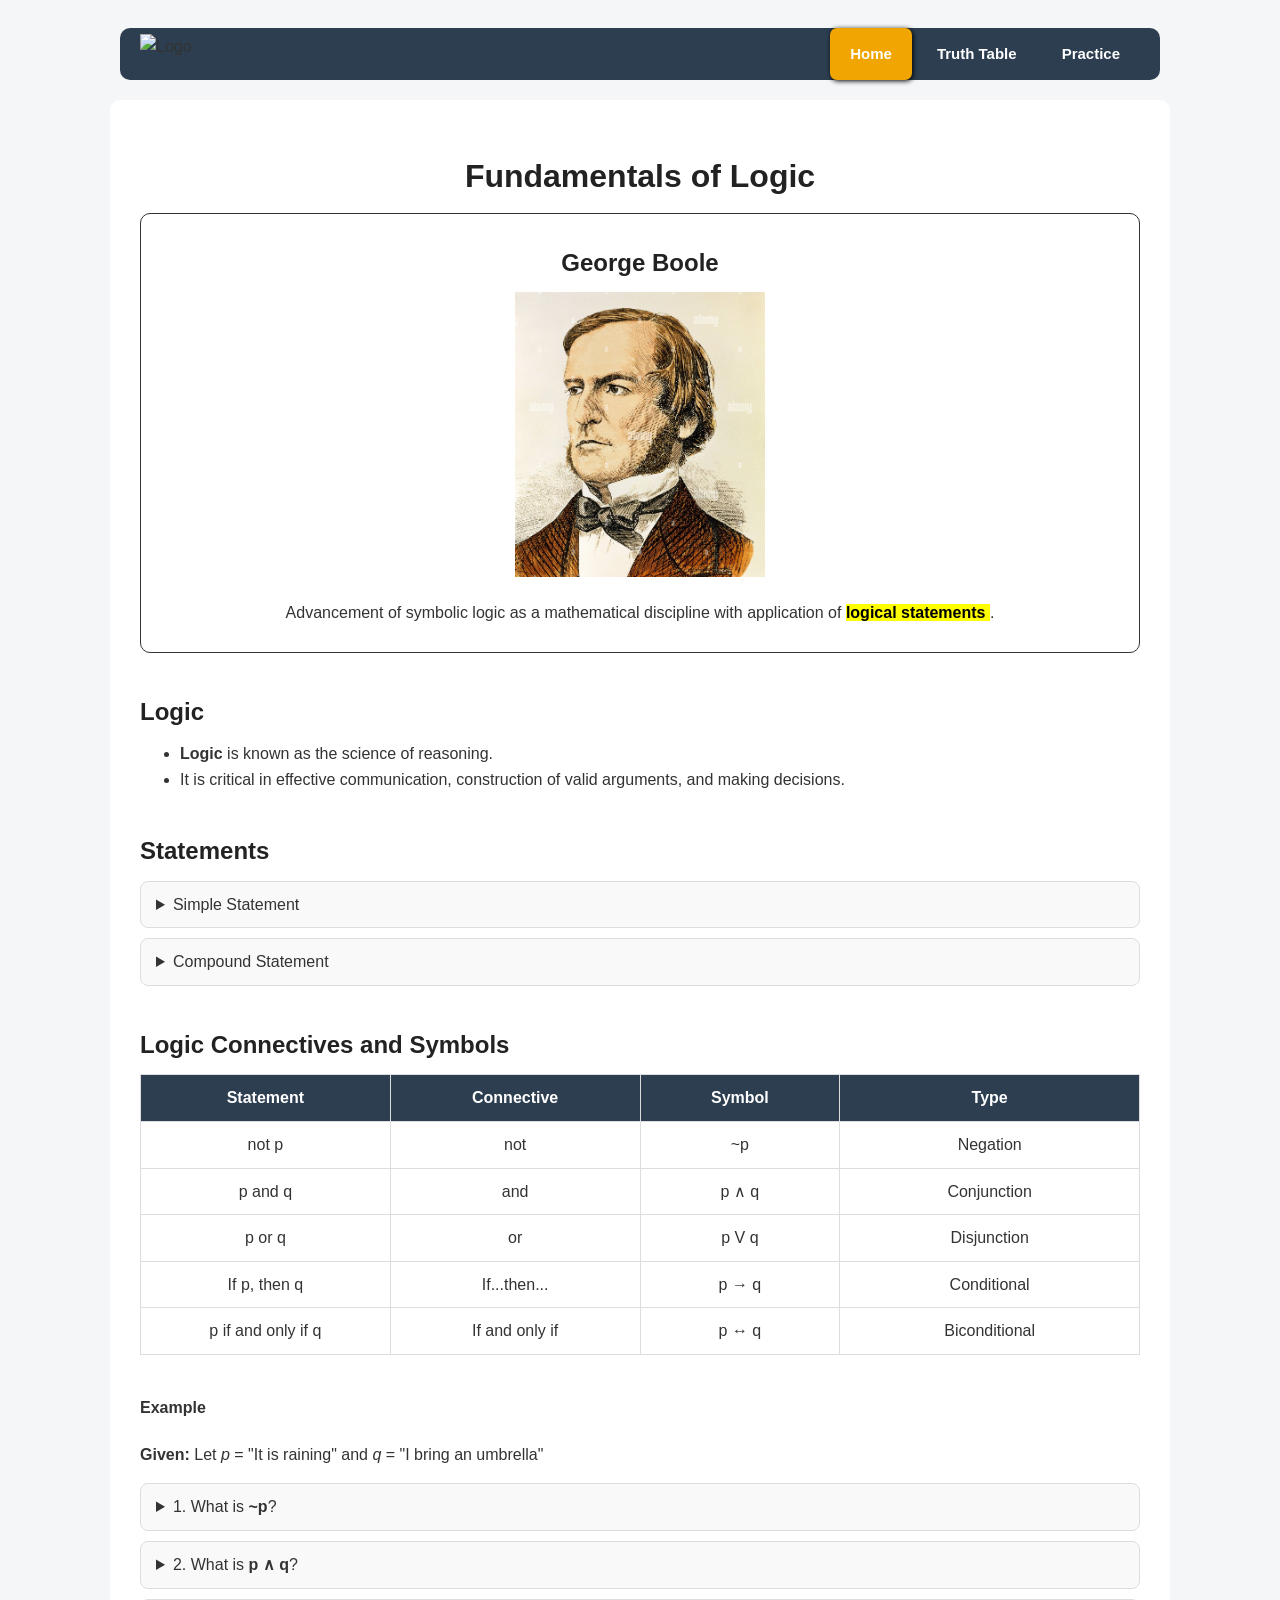
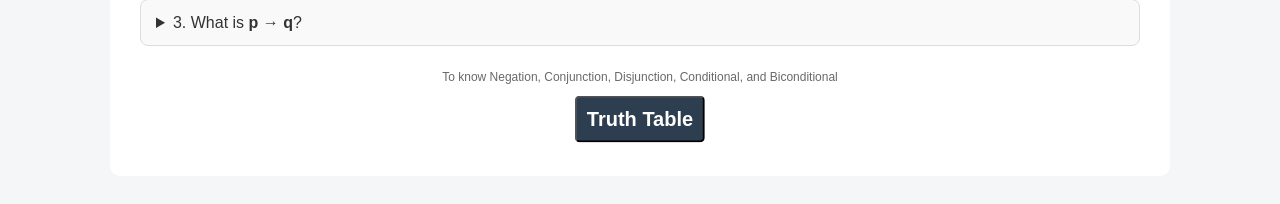
==== index.html @ a01719ba "Add files via upload" ====
<!DOCTYPE html>
<html lang="en">
<head>
    <meta charset="UTF-8">
    <meta name="viewport" content="width=device-width, initial-scale=1.0">
    <title>Fundamentals of Logic</title>
    <link rel="stylesheet" href="style.css">
</head>

<body>

    <nav>
        <img src="/MMW/rosswaylogo1.png" alt="Logo">
        <div class="nav-links">
            <a href="index.html" class="active">Home</a>
            <a href="truthtable.html">Truth Table</a>
            <a href="practice.html">Practice</a>
        </div>
    </nav>

    <main class="rectangle">

        <!--  HEADER  -->
        <header>
            <h1 style="text-align: center; padding-bottom: -20px;">Fundamentals of Logic</h1>
        </header>

        <!--  GEORGE BOOLE  -->
        <section class="boole">
            
                <h2 style="text-align: center;">George Boole</h2>
                <a href="https://plato.stanford.edu/entries/boole/" target="_blank" title="More About George">
                <img src="images/goergie.jpg" alt="George Boole Portrait" id="GeorgeBoole">
                </a>
                <p style="text-align: center;">
                    Advancement of symbolic logic as a mathematical discipline with application of 
                    <mark><strong title="Declarative form: having the notion of truth">
                    logical statements
                    </strong></mark>.
                </p>
        </section>

        <!--  INTRODUCTION  -->
        <section style="padding-top: 20px;">
        <h2>Logic</h2>
            <ul>
                <li><strong>Logic</strong> is known as the science of reasoning.</li>
                <li>It is critical in effective communication, construction of valid arguments, and making decisions.</li>
            </ul>
        </section>

        <!-- ================= STATEMENTS ================= -->
        <section>
            <h2>Statements</h2>

    <details>
        <summary>Simple Statement</summary>
        <p>Conveys a <b>single</b> idea or thought.</p>
    </details>

    <details>
        <summary>Compound Statement</summary>
        <p>Delivers <b>two or more</b> ideas or thoughts.</p>
    </details>
        </section>

        <!-- ================= LOGIC CONNECTIVES ================= -->
        <section>
            <h2>Logic Connectives and Symbols</h2>

            <div class="table-wrapper">
                <table>
                    <thead>
                        <tr>
                            <th style="width: 25%;">Statement</th>
                            <th style="width: 25%;">Connective</th>
                            <th style="width: 20%;">Symbol</th>
                            <th style="width: 30%;">Type</th>
                        </tr>
                    </thead>
                    <tbody>
                        <tr>
                            <td>not p</td>
                            <td>not</td>
                            <td>~p</td>
                            <td>Negation</td>
                        </tr>
                        <tr>
                            <td>p and q</td>
                            <td>and</td>
                            <td>p ∧ q</td>
                            <td>Conjunction</td>
                        </tr>
                        <tr>
                            <td>p or q</td>
                            <td>or</td>
                            <td>p V q</td>
                            <td>Disjunction</td>
                        </tr>
                        <tr>
                            <td>If p, then q</td>
                            <td>If...then...</td>
                            <td>p → q</td>
                            <td>Conditional</td>
                        </tr>
                        <tr>
                            <td>p if and only if q</td>
                            <td>If and only if</td>
                            <td>p ↔ q</td>
                            <td>Biconditional</td>
                        </tr>
                    </tbody>
                </table>
            </div>
        </section>

        <div class="example-box">
            <h4>Example</h4>
            <p><strong>Given:</strong> Let <em>p</em> = "It is raining" and <em>q</em> = "I bring an umbrella"</p>

            <details>
                <summary>1. What is <strong>~p</strong>?</summary>
                <p>~p = "It is <strong>not</strong> raining"</p>
            </details>

            <details>
                <summary>2. What is <strong>p ∧ q</strong>?</summary>
                <p>p ∧ q = "It is raining <strong>and</strong> I bring an umbrella"</p>
            </details>

            <details>
                <summary>3. What is <strong>p → q</strong>?</summary>
                <p>p → q = "If it is raining, <strong>then</strong> I bring an umbrella"</p>
            </details>
        </div>

        <p style="text-align: center; padding-top: 10px; color: dimgray; font-size: 12px;">To know Negation, Conjunction, Disjunction, Conditional, and Biconditional</p>

        <a href="truthtable.html" target=_self title="View Tables">
        <button class="centerbutton"><b>Truth Table</b></button>
        </a>

    </main>

</body>
</html>
---- style.css ----
body {
    font-family: Arial, Helvetica, sans-serif;
    line-height: 1.6;
    background-color: #f4f6f8;
    color: #333;
    padding: 20px;
}

/* Buttons noong statements*/
details {
    border: 1px solid #ddd;
    border-radius: 8px;
    padding: 10px 15px;
    margin-bottom: 10px;
    background-color: #f9f9f9;
}

details[open] {
    background-color: #eef2f7;
}

/* Unordered List*/
ul, li{
    margin: 0%;
}

#GeorgeBoole {
    max-width: 250px;
    height: auto;
    position: relative;
    left: 50%;
    translate: -50%;
}

.boole{
    max-width: 1000px;
    margin: auto;
    padding: 10px;
    border-radius: 10px;
    border-style: solid;
    border-width: 1px;
}

/* Container */
.rectangle {
    max-width: 1000px;
    margin: auto;
    background: white;
    padding: 30px;
    border-radius: 10px;
}

/* Headings */
h1, h2, h3 {
    margin-bottom: 10px;
    color: #222;
}

section {
    margin-bottom: 40px;
}

/* Tables */
table {
    width: 100%;
    border-collapse: collapse;
    min-width: 100px;
}

th, td {
    padding: 10px;
    border: 1px solid #ddd;
    text-align: center;
}

th {
    background-color: #2c3e50;
    color: white;
}

/* Buttons */
.centerbutton{
    font-size: 20px;
    position: relative;
    top: 20px;
    left: 50%;
    translate: -50% -50%;
    background-color: #2c3e50;
    border-radius: 5px;
    color: #ffffff;
    padding: 10px;
}

.button-container {
    display: flex;
    justify-content: center;
    align-items: center;
    gap: 40px; /* flexible space between buttons */
    padding-top: 10px;
}

.leftsidebutton{
    font-size: 15px;
    background-color: #2c3e50;
    border-radius: 5px;
    color: #ffffff;
    padding: 10px;

}

.rightsidebutton{
    font-size: 15px;
    background-color: #2c3e50;
    border-radius: 5px;
    color: #ffffff;
    padding: 10px;
}

/* Navigation Bar */
nav {
    max-width: 1000px;
    margin: 0 auto 20px auto;
    background-color: #2c3e50;
    border-radius: 10px;
    padding: 0 20px;
    display: flex;
    justify-content: space-between;
    align-items: center;
}

.nav-links {
    display: flex;
    gap: 5px; /* sa space ng 3 tabs */
}

nav a {
    color: #ffffff;
    text-decoration: none;
    padding: 14px 20px;
    display: inline-block;
    font-family: Arial, Helvetica, sans-serif;
    font-size: 15px;
    font-weight: bold;
    border-radius: 7px;
    transition: background-color 0.2s;
}

nav a:hover {
    background-color: #3d5166;
}

nav a.active {
    background-color: #f0a500;
    box-shadow: 1px 1px 5px black;
}

nav img {
    height: 40px;
    width: auto;
    margin-right: 10px;
    align-self: center;
}

/* Practice Page */
.question-block {
    background-color: #f9f9f9;
    border: 1px solid #ddd;
    border-radius: 8px;
    padding: 15px 20px;
    margin-bottom: 15px;
}

.question-block label {
    display: inline-block;
    margin: 4px 10px;
    cursor: pointer;
}

.feedback {
    margin-top: 8px;
    font-size: 14px;
}
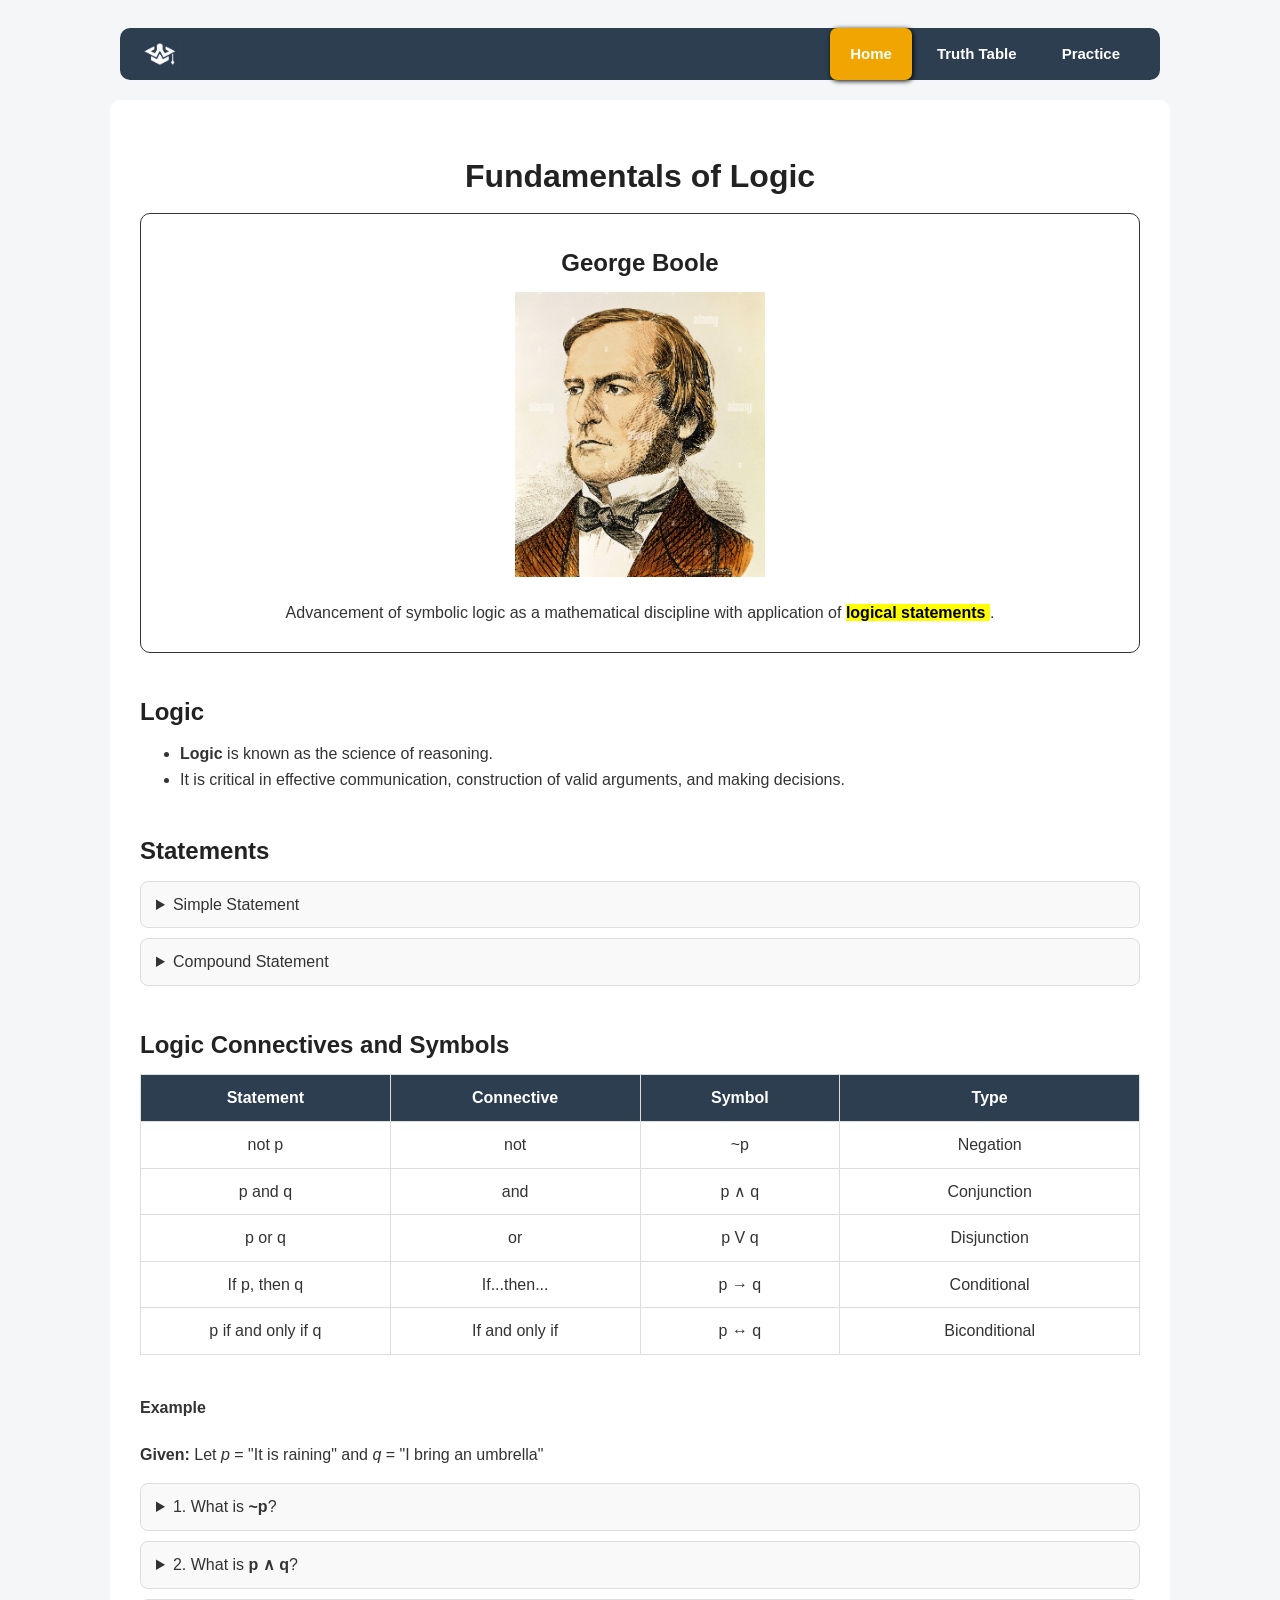
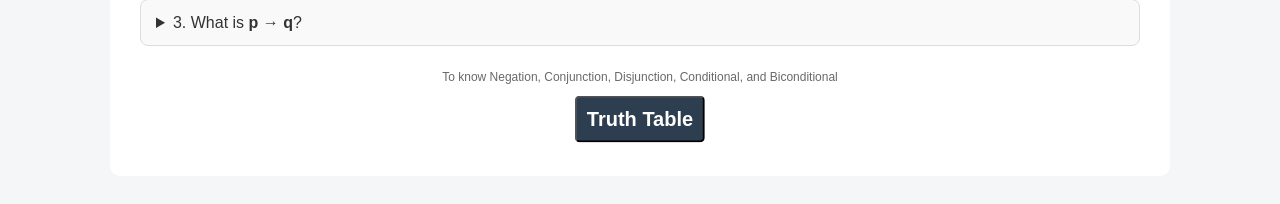
==== commit 8861a20f: "Update index.html" ====
--- a/index.html
+++ b/index.html
@@ -10,7 +10,7 @@
 <body>
 
     <nav>
-        <img src="/MMW/rosswaylogo1.png" alt="Logo">
+        <img src="rosswaylogo1.png" alt="Logo">
         <div class="nav-links">
             <a href="index.html" class="active">Home</a>
             <a href="truthtable.html">Truth Table</a>
@@ -143,4 +143,5 @@
     </main>
 
 </body>
-</html>+
+</html>
